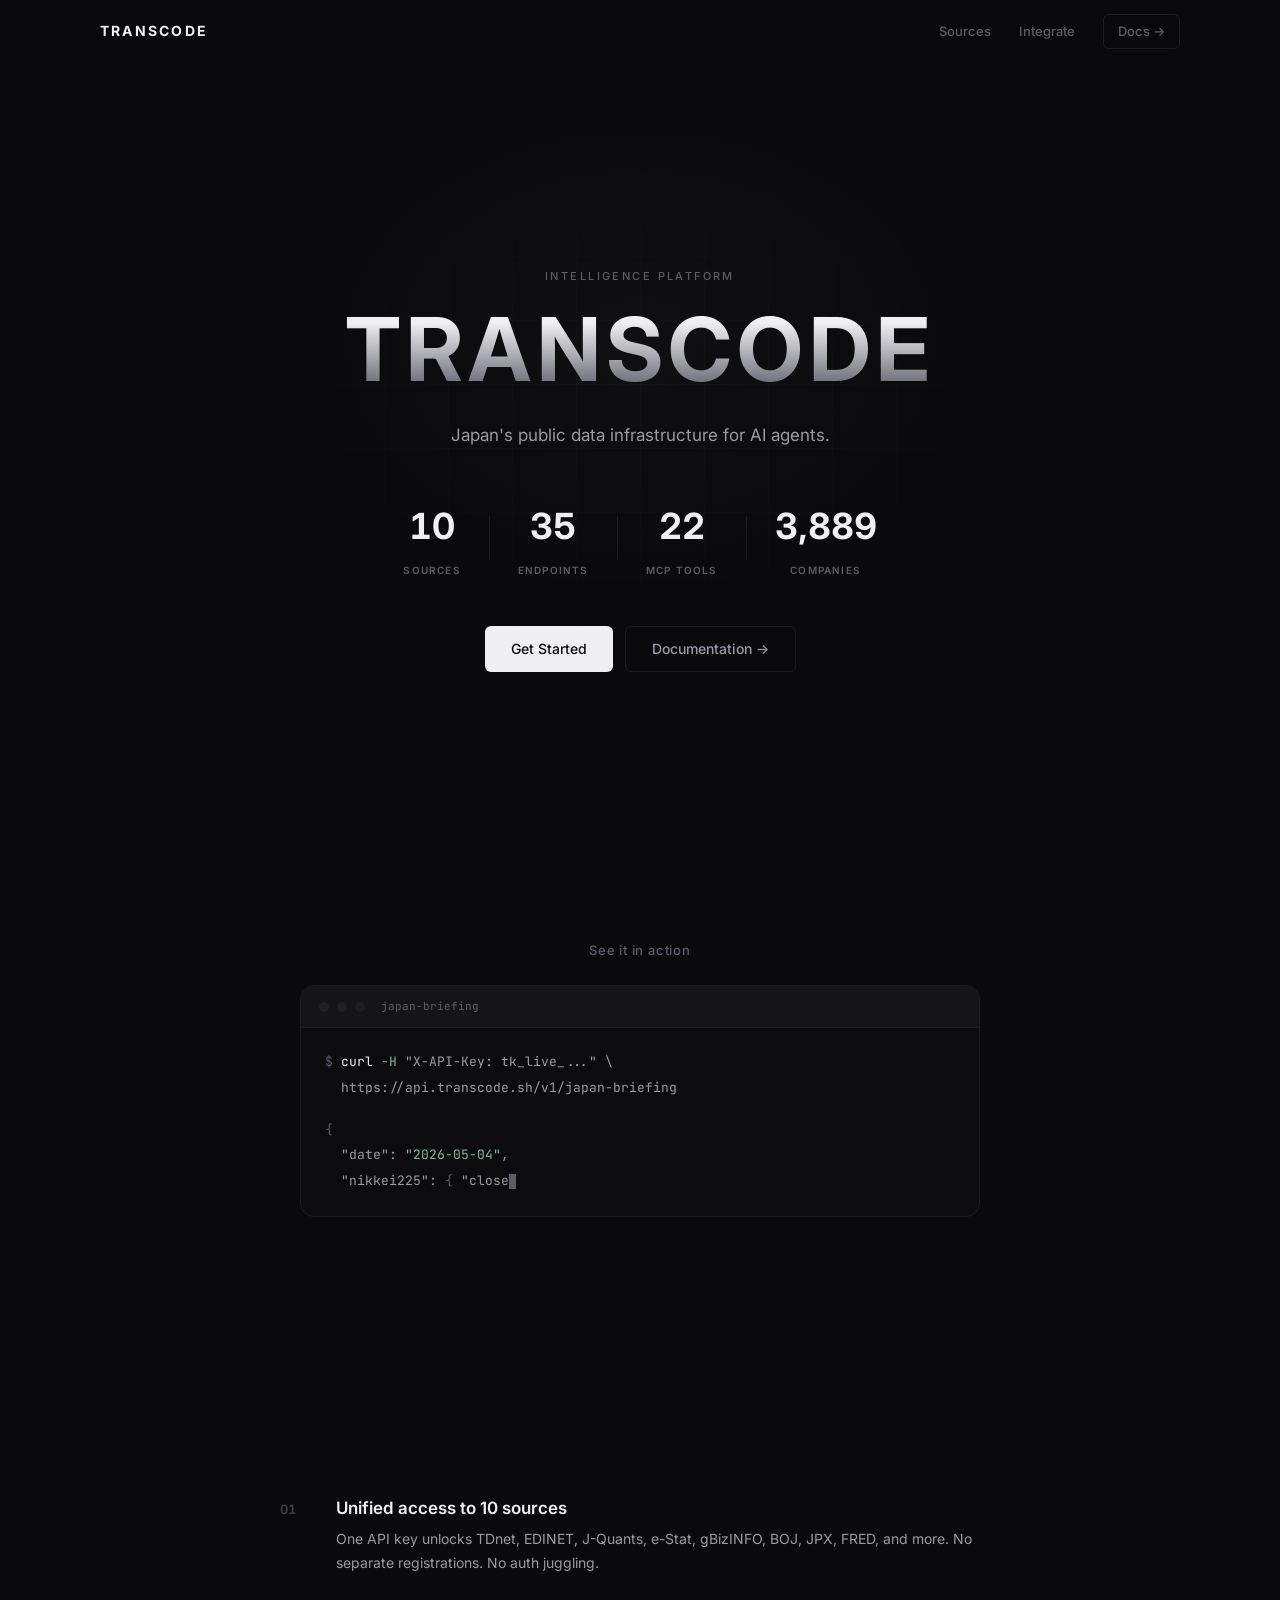
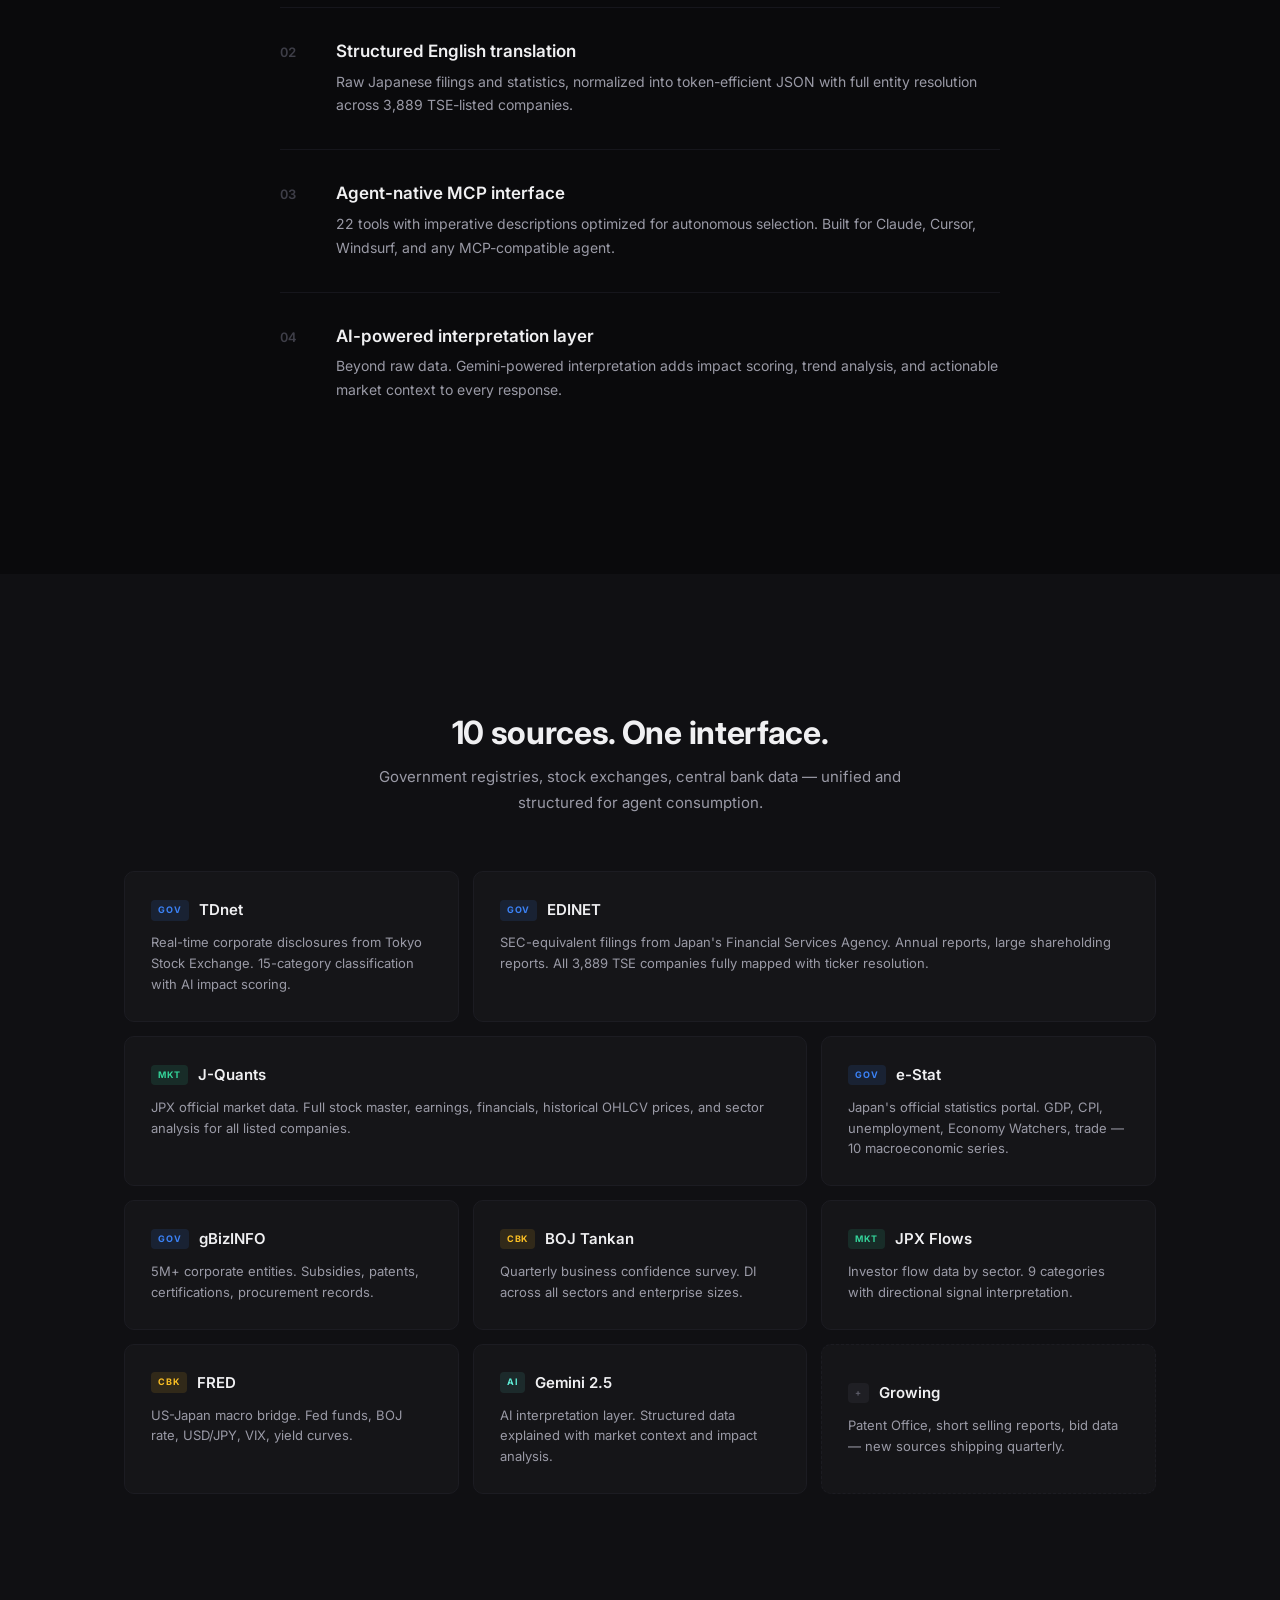
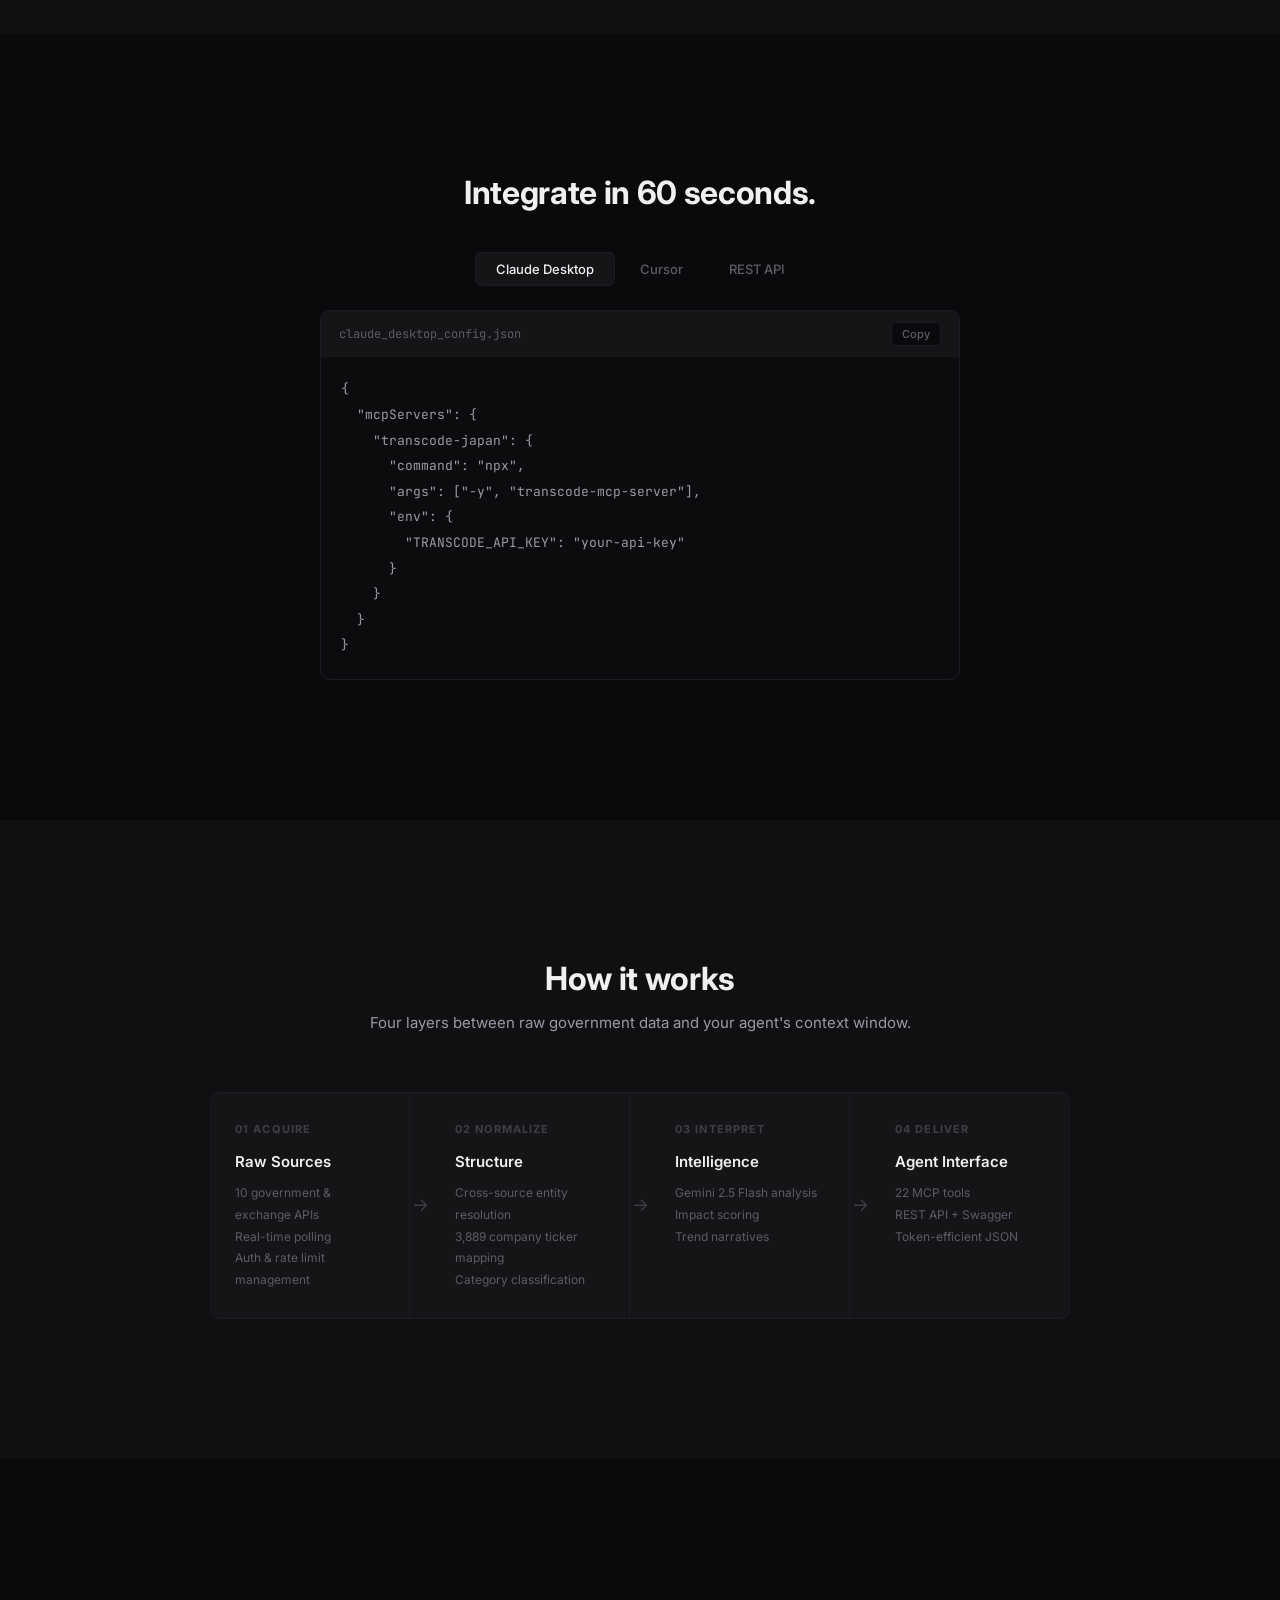
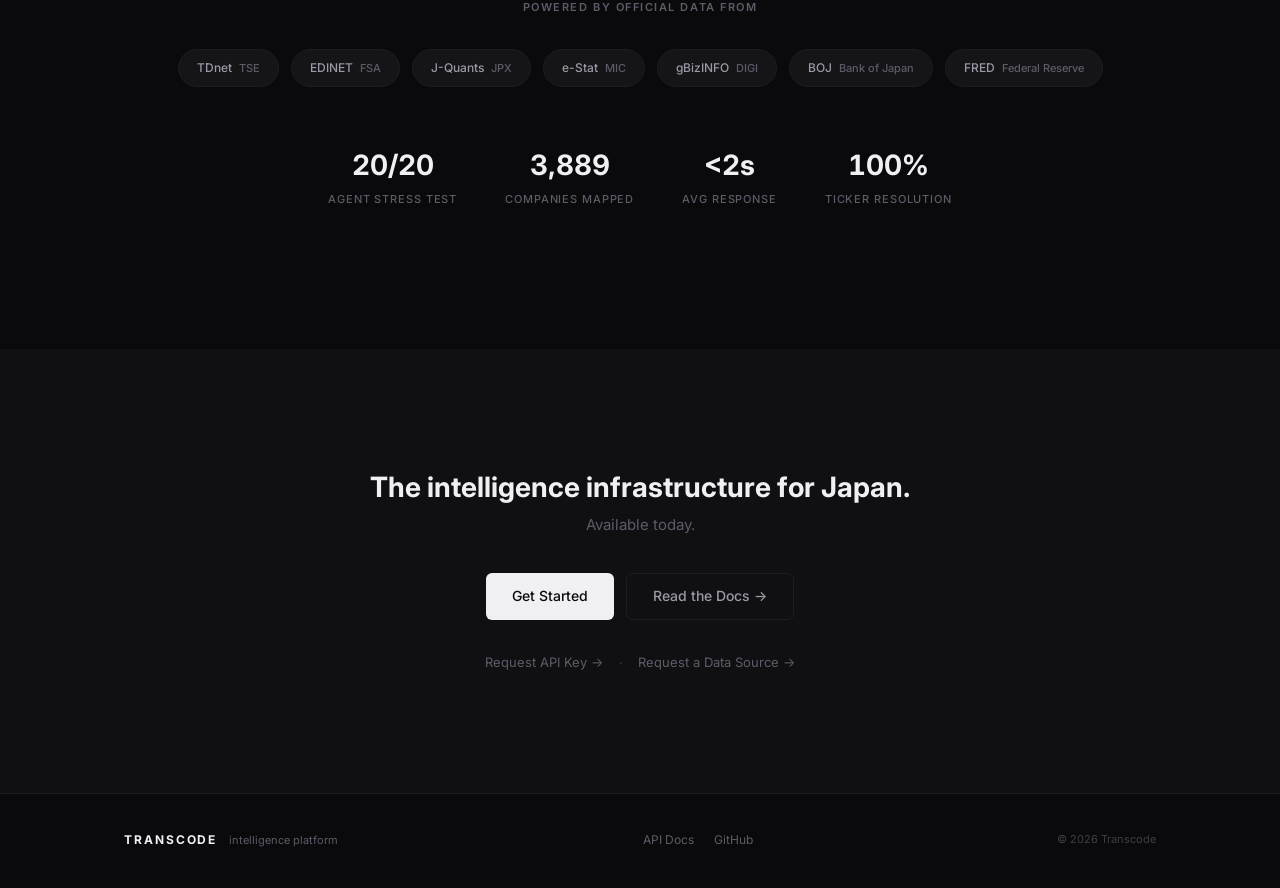
==== index.html @ c24e15d4 "TRANSCODE landing page v2" ====
<!DOCTYPE html>
<html lang="en">
<head>
  <meta charset="UTF-8">
  <meta name="viewport" content="width=device-width, initial-scale=1.0">
  <title>Transcode — Japan's Public Data Infrastructure for AI Agents</title>
  <meta name="description" content="10 government and exchange data sources, transcoded into structured intelligence. 22 MCP tools, one API. Built for autonomous AI agents.">
  <link rel="preconnect" href="https://fonts.googleapis.com">
  <link rel="preconnect" href="https://fonts.gstatic.com" crossorigin>
  <link href="https://fonts.googleapis.com/css2?family=Inter:wght@300;400;500;600;700&family=JetBrains+Mono:wght@400;500&display=swap" rel="stylesheet">
  <link rel="stylesheet" href="style.css">
</head>
<body>

  <!-- Nav -->
  <nav class="nav" id="nav">
    <div class="nav-inner">
      <a href="#" class="nav-logo">TRANSCODE</a>
      <div class="nav-links">
        <a href="#sources">Sources</a>
        <a href="#integrate">Integrate</a>
        <a href="https://japan-intelligence-api.onrender.com/docs" target="_blank" class="nav-cta">Docs →</a>
      </div>
    </div>
  </nav>

  <!-- Hero -->
  <section class="hero">
    <div class="hero-bg">
      <div class="hero-grid"></div>
      <div class="hero-glow"></div>
    </div>
    <div class="hero-content">
      <p class="hero-tag">intelligence platform</p>
      <h1 class="hero-title">TRANSCODE</h1>
      <p class="hero-subtitle">Japan's public data infrastructure for AI agents.</p>
      <div class="hero-stats">
        <div class="stat">
          <span class="stat-num" data-target="10">0</span>
          <span class="stat-label">Sources</span>
        </div>
        <div class="stat-divider"></div>
        <div class="stat">
          <span class="stat-num" data-target="35">0</span>
          <span class="stat-label">Endpoints</span>
        </div>
        <div class="stat-divider"></div>
        <div class="stat">
          <span class="stat-num" data-target="22">0</span>
          <span class="stat-label">MCP Tools</span>
        </div>
        <div class="stat-divider"></div>
        <div class="stat">
          <span class="stat-num" data-target="3889">0</span>
          <span class="stat-label">Companies</span>
        </div>
      </div>
      <div class="hero-actions">
        <a href="#integrate" class="btn btn-primary">Get Started</a>
        <a href="https://japan-intelligence-api.onrender.com/docs" target="_blank" class="btn btn-secondary">Documentation →</a>
      </div>
    </div>
  </section>

  <!-- Live Demo -->
  <section class="demo">
    <p class="demo-label">See it in action</p>
    <div class="terminal">
      <div class="terminal-header">
        <div class="terminal-dot"></div>
        <div class="terminal-dot"></div>
        <div class="terminal-dot"></div>
        <span class="terminal-title">japan-briefing</span>
      </div>
      <div class="terminal-body">
        <pre><code><span class="terminal-prompt">$</span> <span class="terminal-cmd">curl</span> <span class="terminal-flag">-H</span> <span class="terminal-url">"X-API-Key: tk_live_..."</span> \
  <span class="terminal-url">https://api.transcode.sh/v1/japan-briefing</span></code></pre>
        <div class="terminal-response" id="terminal-response">
          <pre><code id="typewriter-target"></code></pre>
        </div>
      </div>
    </div>
  </section>

  <!-- Pillars -->
  <section class="pillars">
    <div class="container">
      <div class="pillars-list">
        <div class="pillar fade-in">
          <span class="pillar-num">01</span>
          <div class="pillar-content">
            <h3 class="pillar-title">Unified access to 10 sources</h3>
            <p class="pillar-desc">One API key unlocks TDnet, EDINET, J-Quants, e-Stat, gBizINFO, BOJ, JPX, FRED, and more. No separate registrations. No auth juggling.</p>
          </div>
        </div>
        <div class="pillar fade-in">
          <span class="pillar-num">02</span>
          <div class="pillar-content">
            <h3 class="pillar-title">Structured English translation</h3>
            <p class="pillar-desc">Raw Japanese filings and statistics, normalized into token-efficient JSON with full entity resolution across 3,889 TSE-listed companies.</p>
          </div>
        </div>
        <div class="pillar fade-in">
          <span class="pillar-num">03</span>
          <div class="pillar-content">
            <h3 class="pillar-title">Agent-native MCP interface</h3>
            <p class="pillar-desc">22 tools with imperative descriptions optimized for autonomous selection. Built for Claude, Cursor, Windsurf, and any MCP-compatible agent.</p>
          </div>
        </div>
        <div class="pillar fade-in">
          <span class="pillar-num">04</span>
          <div class="pillar-content">
            <h3 class="pillar-title">AI-powered interpretation layer</h3>
            <p class="pillar-desc">Beyond raw data. Gemini-powered interpretation adds impact scoring, trend analysis, and actionable market context to every response.</p>
          </div>
        </div>
      </div>
    </div>
  </section>

  <!-- Sources -->
  <section class="sources" id="sources">
    <div class="container">
      <h2 class="section-title">10 sources. One interface.</h2>
      <p class="section-sub">Government registries, stock exchanges, central bank data — unified and structured for agent consumption.</p>
      <div class="bento">
        <div class="bento-card fade-in">
          <div class="bento-header">
            <span class="bento-badge gov">GOV</span>
            <span class="bento-name">TDnet</span>
          </div>
          <p class="bento-desc">Real-time corporate disclosures from Tokyo Stock Exchange. 15-category classification with AI impact scoring.</p>
        </div>
        <div class="bento-card span-2 fade-in">
          <div class="bento-header">
            <span class="bento-badge gov">GOV</span>
            <span class="bento-name">EDINET</span>
          </div>
          <p class="bento-desc">SEC-equivalent filings from Japan's Financial Services Agency. Annual reports, large shareholding reports. All 3,889 TSE companies fully mapped with ticker resolution.</p>
        </div>
        <div class="bento-card span-2 fade-in">
          <div class="bento-header">
            <span class="bento-badge mkt">MKT</span>
            <span class="bento-name">J-Quants</span>
          </div>
          <p class="bento-desc">JPX official market data. Full stock master, earnings, financials, historical OHLCV prices, and sector analysis for all listed companies.</p>
        </div>
        <div class="bento-card fade-in">
          <div class="bento-header">
            <span class="bento-badge gov">GOV</span>
            <span class="bento-name">e-Stat</span>
          </div>
          <p class="bento-desc">Japan's official statistics portal. GDP, CPI, unemployment, Economy Watchers, trade — 10 macroeconomic series.</p>
        </div>
        <div class="bento-card fade-in">
          <div class="bento-header">
            <span class="bento-badge gov">GOV</span>
            <span class="bento-name">gBizINFO</span>
          </div>
          <p class="bento-desc">5M+ corporate entities. Subsidies, patents, certifications, procurement records.</p>
        </div>
        <div class="bento-card fade-in">
          <div class="bento-header">
            <span class="bento-badge cbk">CBK</span>
            <span class="bento-name">BOJ Tankan</span>
          </div>
          <p class="bento-desc">Quarterly business confidence survey. DI across all sectors and enterprise sizes.</p>
        </div>
        <div class="bento-card fade-in">
          <div class="bento-header">
            <span class="bento-badge mkt">MKT</span>
            <span class="bento-name">JPX Flows</span>
          </div>
          <p class="bento-desc">Investor flow data by sector. 9 categories with directional signal interpretation.</p>
        </div>
        <div class="bento-card fade-in">
          <div class="bento-header">
            <span class="bento-badge cbk">CBK</span>
            <span class="bento-name">FRED</span>
          </div>
          <p class="bento-desc">US-Japan macro bridge. Fed funds, BOJ rate, USD/JPY, VIX, yield curves.</p>
        </div>
        <div class="bento-card fade-in">
          <div class="bento-header">
            <span class="bento-badge ai">AI</span>
            <span class="bento-name">Gemini 2.5</span>
          </div>
          <p class="bento-desc">AI interpretation layer. Structured data explained with market context and impact analysis.</p>
        </div>
        <div class="bento-card dashed fade-in">
          <div class="bento-header">
            <span class="bento-badge" style="background:var(--bg-elevated);color:var(--text-muted);">+</span>
            <span class="bento-name">Growing</span>
          </div>
          <p class="bento-desc">Patent Office, short selling reports, bid data — new sources shipping quarterly.</p>
        </div>
      </div>
    </div>
  </section>

  <!-- Integration -->
  <section class="integrate" id="integrate">
    <div class="container">
      <h2 class="section-title">Integrate in 60 seconds.</h2>
      <div class="integrate-tabs">
        <button class="tab active" data-tab="claude">Claude Desktop</button>
        <button class="tab" data-tab="cursor">Cursor</button>
        <button class="tab" data-tab="api">REST API</button>
      </div>
      <div class="code-panels">
        <div class="code-panel active" id="panel-claude">
          <div class="code-header">
            <span>claude_desktop_config.json</span>
            <button class="copy-btn" data-target="code-claude">Copy</button>
          </div>
          <pre class="code-block"><code id="code-claude">{
  "mcpServers": {
    "transcode-japan": {
      "command": "npx",
      "args": ["-y", "transcode-mcp-server"],
      "env": {
        "TRANSCODE_API_KEY": "your-api-key"
      }
    }
  }
}</code></pre>
        </div>
        <div class="code-panel" id="panel-cursor">
          <div class="code-header">
            <span>.cursor/mcp.json</span>
            <button class="copy-btn" data-target="code-cursor">Copy</button>
          </div>
          <pre class="code-block"><code id="code-cursor">{
  "mcpServers": {
    "transcode-japan": {
      "command": "npx",
      "args": ["-y", "transcode-mcp-server"],
      "env": {
        "TRANSCODE_API_KEY": "your-api-key"
      }
    }
  }
}</code></pre>
        </div>
        <div class="code-panel" id="panel-api">
          <div class="code-header">
            <span>cURL</span>
            <button class="copy-btn" data-target="code-api">Copy</button>
          </div>
          <pre class="code-block"><code id="code-api">curl -H "X-API-Key: your-api-key" \
  https://api.transcode.sh/v1/japan-briefing</code></pre>
        </div>
      </div>
    </div>
  </section>

  <!-- Architecture -->
  <section class="architecture">
    <div class="container">
      <h2 class="section-title">How it works</h2>
      <p class="section-sub">Four layers between raw government data and your agent's context window.</p>
      <div class="arch-flow">
        <div class="arch-step fade-in">
          <div class="arch-step-num">01 ACQUIRE</div>
          <h4 class="arch-step-title">Raw Sources</h4>
          <ul class="arch-step-items">
            <li>10 government &amp; exchange APIs</li>
            <li>Real-time polling</li>
            <li>Auth &amp; rate limit management</li>
          </ul>
        </div>
        <div class="arch-arrow">→</div>
        <div class="arch-step fade-in">
          <div class="arch-step-num">02 NORMALIZE</div>
          <h4 class="arch-step-title">Structure</h4>
          <ul class="arch-step-items">
            <li>Cross-source entity resolution</li>
            <li>3,889 company ticker mapping</li>
            <li>Category classification</li>
          </ul>
        </div>
        <div class="arch-arrow">→</div>
        <div class="arch-step fade-in">
          <div class="arch-step-num">03 INTERPRET</div>
          <h4 class="arch-step-title">Intelligence</h4>
          <ul class="arch-step-items">
            <li>Gemini 2.5 Flash analysis</li>
            <li>Impact scoring</li>
            <li>Trend narratives</li>
          </ul>
        </div>
        <div class="arch-arrow">→</div>
        <div class="arch-step fade-in">
          <div class="arch-step-num">04 DELIVER</div>
          <h4 class="arch-step-title">Agent Interface</h4>
          <ul class="arch-step-items">
            <li>22 MCP tools</li>
            <li>REST API + Swagger</li>
            <li>Token-efficient JSON</li>
          </ul>
        </div>
      </div>
    </div>
  </section>

  <!-- Trust -->
  <section class="trust">
    <div class="container">
      <p class="trust-label">Powered by official data from</p>
      <div class="trust-sources">
        <div class="trust-chip">TDnet <span>TSE</span></div>
        <div class="trust-chip">EDINET <span>FSA</span></div>
        <div class="trust-chip">J-Quants <span>JPX</span></div>
        <div class="trust-chip">e-Stat <span>MIC</span></div>
        <div class="trust-chip">gBizINFO <span>DIGI</span></div>
        <div class="trust-chip">BOJ <span>Bank of Japan</span></div>
        <div class="trust-chip">FRED <span>Federal Reserve</span></div>
      </div>
      <div class="trust-metrics">
        <div class="trust-metric fade-in">
          <div class="trust-metric-num">20/20</div>
          <div class="trust-metric-label">Agent stress test</div>
        </div>
        <div class="trust-metric fade-in">
          <div class="trust-metric-num">3,889</div>
          <div class="trust-metric-label">Companies mapped</div>
        </div>
        <div class="trust-metric fade-in">
          <div class="trust-metric-num">&lt;2s</div>
          <div class="trust-metric-label">Avg response</div>
        </div>
        <div class="trust-metric fade-in">
          <div class="trust-metric-num">100%</div>
          <div class="trust-metric-label">Ticker resolution</div>
        </div>
      </div>
    </div>
  </section>

  <!-- CTA -->
  <section class="cta">
    <div class="container">
      <h2 class="cta-title">The intelligence infrastructure for Japan.</h2>
      <p class="cta-sub">Available today.</p>
      <div class="cta-actions">
        <a href="#integrate" class="btn btn-primary">Get Started</a>
        <a href="https://japan-intelligence-api.onrender.com/docs" target="_blank" class="btn btn-secondary">Read the Docs →</a>
      </div>
      <div class="cta-requests">
        <a href="mailto:h.sato@c-9.co.jp?subject=Transcode%20API%20Key%20Request&body=I'd%20like%20to%20request%20an%20API%20key%20for%20Transcode.%0A%0AUse%20case%3A%20%0AAgent%20platform%3A%20" class="cta-link" id="request-key">Request API Key →</a>
        <span class="cta-divider">·</span>
        <a href="https://github.com/hiroshic9-png/japan-intelligence-api/issues/new?template=data_source_request.md&title=%5BData+Request%5D+" target="_blank" class="cta-link" id="request-data">Request a Data Source →</a>
      </div>
    </div>
  </section>

  <!-- Footer -->
  <footer class="footer">
    <div class="container footer-inner">
      <div class="footer-brand">
        <span class="footer-logo">TRANSCODE</span>
        <span class="footer-tagline">intelligence platform</span>
      </div>
      <div class="footer-links">
        <a href="https://japan-intelligence-api.onrender.com/docs" target="_blank">API Docs</a>
        <a href="https://github.com/hiroshic9-png/japan-intelligence-api" target="_blank">GitHub</a>
      </div>
      <p class="footer-copy">© 2026 Transcode</p>
    </div>
  </footer>

  <script src="app.js"></script>
</body>
</html>
---- style.css ----
/* === TRANSCODE — Design System v2 === */

:root {
  --bg-primary: #0a0a0c;
  --bg-secondary: #101013;
  --bg-card: #151518;
  --bg-card-hover: #1b1b1f;
  --bg-elevated: #1f1f24;
  --border: #1c1c22;
  --border-hover: #2a2a32;
  --border-subtle: #16161c;
  --text-primary: #f0f0f2;
  --text-secondary: #9a9aa6;
  --text-muted: #5c5c68;
  --text-dim: #3e3e48;
  --accent: #d4d4d8;
  --font-sans: 'Inter', -apple-system, BlinkMacSystemFont, sans-serif;
  --font-mono: 'JetBrains Mono', 'SF Mono', 'Fira Code', monospace;
  --badge-gov: #3b82f6;
  --badge-gov-bg: rgba(59,130,246,0.12);
  --badge-mkt: #34d399;
  --badge-mkt-bg: rgba(52,211,153,0.12);
  --badge-cbk: #fbbf24;
  --badge-cbk-bg: rgba(251,191,36,0.12);
  --badge-ai: #5eead4;
  --badge-ai-bg: rgba(94,234,212,0.10);
  --json-key: #9a9aa6;
  --json-string: #7dba96;
  --json-number: #d4a76a;
  --json-bracket: #5c5c68;
  --radius-sm: 6px;
  --radius-md: 10px;
  --radius-lg: 14px;
  --radius-xl: 18px;
}

*, *::before, *::after { box-sizing: border-box; margin: 0; padding: 0; }

html { scroll-behavior: smooth; font-size: 16px; }

body {
  font-family: var(--font-sans);
  background: var(--bg-primary);
  color: var(--text-primary);
  line-height: 1.6;
  -webkit-font-smoothing: antialiased;
  -moz-osx-font-smoothing: grayscale;
  overflow-x: hidden;
}

.container { max-width: 1080px; margin: 0 auto; padding: 0 24px; }

/* === NAV === */
.nav {
  position: fixed; top: 0; left: 0; right: 0; z-index: 100;
  padding: 14px 24px;
  background: rgba(10,10,12,0.75);
  backdrop-filter: blur(20px); -webkit-backdrop-filter: blur(20px);
  border-bottom: 1px solid transparent;
  transition: border-color 0.4s ease;
}
.nav.scrolled { border-bottom-color: var(--border); }
.nav-inner {
  max-width: 1080px; margin: 0 auto;
  display: flex; align-items: center; justify-content: space-between;
}
.nav-logo {
  font-size: 14px; font-weight: 700; letter-spacing: 0.16em;
  color: var(--text-primary); text-decoration: none;
}
.nav-links { display: flex; align-items: center; gap: 28px; }
.nav-links a {
  color: var(--text-muted); text-decoration: none;
  font-size: 13px; font-weight: 500; transition: color 0.25s;
}
.nav-links a:hover { color: var(--text-secondary); }
.nav-cta {
  padding: 6px 14px !important;
  border: 1px solid var(--border) !important;
  border-radius: var(--radius-sm) !important;
  transition: all 0.25s !important;
}
.nav-cta:hover {
  border-color: var(--border-hover) !important;
  color: var(--text-primary) !important;
  background: var(--bg-card) !important;
}

/* === HERO === */
.hero {
  position: relative; min-height: 100vh;
  display: flex; align-items: center; justify-content: center;
  text-align: center; overflow: hidden; padding: 120px 24px 80px;
}
.hero-bg {
  position: absolute; inset: 0; z-index: 0;
}
.hero-grid {
  position: absolute; inset: 0;
  background-image:
    linear-gradient(rgba(255,255,255,0.018) 1px, transparent 1px),
    linear-gradient(90deg, rgba(255,255,255,0.018) 1px, transparent 1px);
  background-size: 64px 64px;
  mask-image: radial-gradient(ellipse 60% 50% at 50% 45%, black 10%, transparent 70%);
}
.hero-glow {
  position: absolute; top: 38%; left: 50%;
  transform: translate(-50%, -50%);
  width: 700px; height: 500px;
  background: radial-gradient(ellipse, rgba(255,255,255,0.025) 0%, transparent 65%);
  animation: glow-pulse 12s ease-in-out infinite alternate;
  pointer-events: none;
}
@keyframes glow-pulse {
  0% { opacity: 0.6; transform: translate(-50%,-50%) scale(1); }
  100% { opacity: 1; transform: translate(-50%,-50%) scale(1.08); }
}
.hero-content { position: relative; z-index: 1; max-width: 720px; }
.hero-tag {
  font-size: 11px; font-weight: 500; letter-spacing: 0.22em;
  text-transform: uppercase; color: var(--text-muted); margin-bottom: 20px;
}
.hero-title {
  font-size: clamp(52px, 9vw, 88px); font-weight: 700;
  letter-spacing: 0.06em; line-height: 1;
  margin-bottom: 28px;
  background: linear-gradient(180deg, #f0f0f2 20%, #5c5c68 100%);
  -webkit-background-clip: text; -webkit-text-fill-color: transparent;
  background-clip: text;
}
.hero-subtitle {
  font-size: 17px; color: var(--text-secondary);
  line-height: 1.7; margin-bottom: 48px; font-weight: 400;
}
.hero-stats {
  display: flex; align-items: center; justify-content: center;
  gap: 28px; margin-bottom: 48px;
}
.stat { display: flex; flex-direction: column; align-items: center; gap: 6px; }
.stat-num {
  font-size: 36px; font-weight: 700;
  font-variant-numeric: tabular-nums; color: var(--text-primary);
}
.stat-label {
  font-size: 10px; font-weight: 600; letter-spacing: 0.12em;
  text-transform: uppercase; color: var(--text-muted);
}
.stat-divider { width: 1px; height: 44px; background: var(--border); }
.hero-actions { display: flex; gap: 12px; justify-content: center; }

.btn {
  display: inline-flex; align-items: center;
  padding: 11px 26px; border-radius: var(--radius-sm);
  font-size: 14px; font-weight: 500; text-decoration: none;
  transition: all 0.25s ease; cursor: pointer; border: none;
  font-family: var(--font-sans);
}
.btn-primary {
  background: var(--text-primary); color: var(--bg-primary);
}
.btn-primary:hover { background: #fff; transform: translateY(-1px); }
.btn-secondary {
  background: transparent; color: var(--text-secondary);
  border: 1px solid var(--border);
}
.btn-secondary:hover {
  border-color: var(--border-hover); color: var(--text-primary);
}

/* === LIVE DEMO (Terminal) === */
.demo { padding: 40px 0 140px; }
.demo-label {
  text-align: center; font-size: 13px; font-weight: 500;
  color: var(--text-muted); letter-spacing: 0.06em; margin-bottom: 24px;
}
.terminal {
  max-width: 680px; margin: 0 auto;
  border: 1px solid var(--border); border-radius: var(--radius-lg);
  overflow: hidden; background: #0c0c0f;
}
.terminal-header {
  display: flex; align-items: center; gap: 8px;
  padding: 12px 18px; background: var(--bg-card);
  border-bottom: 1px solid var(--border);
}
.terminal-dot {
  width: 10px; height: 10px; border-radius: 50%;
  background: var(--bg-elevated);
}
.terminal-title {
  font-size: 11px; color: var(--text-muted);
  font-family: var(--font-mono); margin-left: 8px;
}
.terminal-body { padding: 22px 24px; overflow-x: auto; }
.terminal-body pre {
  margin: 0; background: transparent; border: none;
  border-radius: 0; padding: 0;
}
.terminal-body code {
  font-family: var(--font-mono); font-size: 13px;
  line-height: 1.75; color: var(--text-secondary);
  white-space: pre;
}
.terminal-prompt { color: var(--text-muted); }
.terminal-cmd { color: var(--text-primary); }
.terminal-url { color: var(--text-secondary); }
.terminal-flag { color: var(--json-string); }
.terminal-response { margin-top: 16px; }
.terminal-cursor {
  display: inline-block; width: 7px; height: 15px;
  background: var(--text-muted); vertical-align: text-bottom;
  animation: blink 1s step-end infinite;
}
@keyframes blink {
  0%, 100% { opacity: 1; } 50% { opacity: 0; }
}
.jk { color: var(--json-key); }
.js { color: var(--json-string); }
.jn { color: var(--json-number); }
.jb { color: var(--json-bracket); }
.jp { color: var(--text-dim); }

/* === PILLARS === */
.pillars { padding: 140px 0; }
.pillars-list { max-width: 720px; margin: 0 auto; }
.pillar {
  display: flex; gap: 28px; align-items: flex-start;
  padding: 32px 0;
  border-bottom: 1px solid var(--border-subtle);
}
.pillar:first-child { padding-top: 0; }
.pillar:last-child { border-bottom: none; }
.pillar-num {
  font-size: 13px; font-weight: 600; color: var(--text-dim);
  font-variant-numeric: tabular-nums; min-width: 28px;
  padding-top: 2px; letter-spacing: 0.02em;
}
.pillar-content {}
.pillar-title {
  font-size: 17px; font-weight: 600; margin-bottom: 6px;
  color: var(--text-primary); line-height: 1.4;
}
.pillar-desc {
  font-size: 14px; color: var(--text-secondary); line-height: 1.7;
}

/* === SOURCES === */
.sources { padding: 140px 0; background: var(--bg-secondary); }
.section-title {
  font-size: 32px; font-weight: 700; margin-bottom: 12px;
  text-align: center; letter-spacing: -0.01em; line-height: 1.2;
}
.section-sub {
  font-size: 15px; color: var(--text-secondary); text-align: center;
  margin-bottom: 56px; max-width: 560px;
  margin-left: auto; margin-right: auto; line-height: 1.7;
}
.bento {
  display: grid;
  grid-template-columns: repeat(3, 1fr);
  gap: 14px;
}
.bento-card {
  background: var(--bg-card); border: 1px solid var(--border);
  border-radius: var(--radius-md); padding: 26px;
  transition: border-color 0.3s, transform 0.3s, background 0.3s;
}
.bento-card:hover {
  border-color: var(--border-hover);
  background: var(--bg-card-hover);
  transform: translateY(-2px);
}
.bento-card.span-2 { grid-column: span 2; }
.bento-header { display: flex; align-items: center; gap: 10px; margin-bottom: 10px; }
.bento-badge {
  font-size: 9px; font-weight: 700; letter-spacing: 0.1em;
  padding: 3px 7px; border-radius: 4px; text-transform: uppercase;
}
.bento-badge.gov { background: var(--badge-gov-bg); color: var(--badge-gov); }
.bento-badge.mkt { background: var(--badge-mkt-bg); color: var(--badge-mkt); }
.bento-badge.cbk { background: var(--badge-cbk-bg); color: var(--badge-cbk); }
.bento-badge.ai  { background: var(--badge-ai-bg);  color: var(--badge-ai);  }
.bento-name { font-size: 15px; font-weight: 600; }
.bento-desc {
  font-size: 13px; color: var(--text-secondary); line-height: 1.6;
}
.bento-card.dashed {
  border-style: dashed; border-color: var(--border);
  display: flex; flex-direction: column; justify-content: center;
}
.bento-card.dashed:hover { border-color: var(--border-hover); }

/* === INTEGRATION === */
.integrate { padding: 140px 0; }
.integrate-tabs {
  display: flex; gap: 4px; justify-content: center;
  margin: 40px 0 24px;
}
.tab {
  padding: 8px 20px; border-radius: var(--radius-sm);
  font-size: 13px; font-weight: 500; color: var(--text-muted);
  background: transparent; border: 1px solid transparent;
  cursor: pointer; transition: all 0.25s; font-family: var(--font-sans);
}
.tab:hover { color: var(--text-secondary); }
.tab.active {
  color: var(--text-primary); background: var(--bg-card);
  border-color: var(--border);
}
.code-panels { max-width: 640px; margin: 0 auto; }
.code-panel { display: none; }
.code-panel.active { display: block; }
.code-header {
  display: flex; align-items: center; justify-content: space-between;
  padding: 11px 18px; background: var(--bg-card);
  border: 1px solid var(--border); border-bottom: none;
  border-radius: var(--radius-md) var(--radius-md) 0 0;
  font-size: 12px; color: var(--text-muted); font-family: var(--font-mono);
}
.copy-btn {
  font-size: 11px; font-weight: 500; color: var(--text-muted);
  background: var(--bg-primary); border: 1px solid var(--border);
  border-radius: 4px; padding: 4px 10px; cursor: pointer;
  transition: all 0.2s; font-family: var(--font-sans);
}
.copy-btn:hover { color: var(--text-primary); border-color: var(--border-hover); }
.code-block {
  background: #0c0c0f; border: 1px solid var(--border); border-top: none;
  border-radius: 0 0 var(--radius-md) var(--radius-md);
  padding: 20px; overflow-x: auto; margin: 0;
}
.code-block code {
  font-family: var(--font-mono); font-size: 13px;
  line-height: 1.75; color: var(--text-secondary); white-space: pre;
}

/* === ARCHITECTURE === */
.architecture { padding: 140px 0; background: var(--bg-secondary); }
.arch-flow {
  display: flex; align-items: stretch; gap: 0;
  max-width: 860px; margin: 56px auto 0;
}
.arch-step {
  flex: 1; padding: 28px 24px;
  background: var(--bg-card); border: 1px solid var(--border);
  transition: border-color 0.3s;
}
.arch-step:first-child { border-radius: var(--radius-md) 0 0 var(--radius-md); }
.arch-step:last-child { border-radius: 0 var(--radius-md) var(--radius-md) 0; }
.arch-step:not(:first-child) { border-left: none; }
.arch-step:hover { border-color: var(--border-hover); }
.arch-step-num {
  font-size: 11px; font-weight: 700; color: var(--text-dim);
  letter-spacing: 0.1em; margin-bottom: 12px;
}
.arch-step-title {
  font-size: 15px; font-weight: 600; margin-bottom: 8px;
}
.arch-step-items {
  list-style: none; padding: 0;
}
.arch-step-items li {
  font-size: 12px; color: var(--text-muted); line-height: 1.8;
}
.arch-arrow {
  display: flex; align-items: center; color: var(--text-dim);
  font-size: 18px; padding: 0 2px; background: var(--bg-card);
  border-top: 1px solid var(--border);
  border-bottom: 1px solid var(--border);
}

/* === TRUST === */
.trust { padding: 140px 0; }
.trust-label {
  text-align: center; font-size: 11px; font-weight: 600;
  letter-spacing: 0.14em; text-transform: uppercase;
  color: var(--text-muted); margin-bottom: 32px;
}
.trust-sources {
  display: flex; flex-wrap: wrap; justify-content: center;
  gap: 12px; margin-bottom: 56px;
}
.trust-chip {
  font-size: 12px; font-weight: 500; color: var(--text-secondary);
  background: var(--bg-card); border: 1px solid var(--border);
  border-radius: 100px; padding: 8px 18px;
  transition: border-color 0.25s;
}
.trust-chip:hover { border-color: var(--border-hover); }
.trust-chip span { color: var(--text-muted); font-size: 11px; margin-left: 4px; }
.trust-metrics {
  display: flex; justify-content: center; gap: 48px;
  flex-wrap: wrap;
}
.trust-metric { text-align: center; }
.trust-metric-num {
  font-size: 28px; font-weight: 700; color: var(--text-primary);
  font-variant-numeric: tabular-nums;
}
.trust-metric-label {
  font-size: 11px; font-weight: 500; color: var(--text-muted);
  letter-spacing: 0.08em; text-transform: uppercase; margin-top: 4px;
}

/* === CTA === */
.cta {
  padding: 120px 0; text-align: center;
  background: var(--bg-secondary);
}
.cta-title {
  font-size: 28px; font-weight: 700; margin-bottom: 8px;
  line-height: 1.3;
}
.cta-sub {
  font-size: 15px; color: var(--text-muted); margin-bottom: 36px;
}
.cta-actions { display: flex; gap: 12px; justify-content: center; }
.cta-requests {
  margin-top: 32px; display: flex; align-items: center;
  justify-content: center; gap: 16px;
}
.cta-link {
  font-size: 13px; color: var(--text-muted); text-decoration: none;
  transition: color 0.25s;
}
.cta-link:hover { color: var(--text-secondary); }
.cta-divider { color: var(--text-dim); font-size: 12px; }

/* === FOOTER === */
.footer { padding: 36px 0; border-top: 1px solid var(--border); }
.footer-inner {
  display: flex; align-items: center; justify-content: space-between;
}
.footer-brand { display: flex; align-items: baseline; gap: 12px; }
.footer-logo {
  font-size: 12px; font-weight: 700; letter-spacing: 0.16em;
}
.footer-tagline {
  font-size: 11px; color: var(--text-muted); font-weight: 400;
}
.footer-links { display: flex; gap: 20px; }
.footer-links a {
  color: var(--text-muted); text-decoration: none;
  font-size: 12px; transition: color 0.25s;
}
.footer-links a:hover { color: var(--text-primary); }
.footer-copy { font-size: 11px; color: var(--text-dim); }

/* === RESPONSIVE === */
@media (max-width: 768px) {
  .nav-links a:not(.nav-cta) { display: none; }
  .hero { padding: 100px 20px 60px; }
  .hero-stats { flex-wrap: wrap; gap: 20px; }
  .stat-divider { display: none; }
  .hero-actions { flex-direction: column; align-items: center; }
  .pillars, .sources, .integrate, .architecture, .trust, .cta { padding: 80px 0; }
  .bento { grid-template-columns: 1fr; }
  .bento-card.span-2 { grid-column: span 1; }
  .arch-flow { flex-direction: column; }
  .arch-step:first-child { border-radius: var(--radius-md) var(--radius-md) 0 0; }
  .arch-step:last-child { border-radius: 0 0 var(--radius-md) var(--radius-md); }
  .arch-step:not(:first-child) { border-left: 1px solid var(--border); border-top: none; }
  .arch-arrow { justify-content: center; padding: 4px 0;
    border-left: 1px solid var(--border); border-right: 1px solid var(--border);
    border-top: none; border-bottom: none;
    transform: rotate(90deg); width: fit-content; margin: 0 auto;
  }
  .trust-metrics { gap: 28px; }
  .footer-inner { flex-direction: column; gap: 14px; text-align: center; }
}

@media (max-width: 480px) {
  .section-title { font-size: 26px; }
  .pillar { flex-direction: column; gap: 8px; }
  .terminal-body { padding: 16px; }
  .terminal-body code { font-size: 11.5px; }
}

/* === ANIMATIONS === */
.fade-in {
  opacity: 0; transform: translateY(16px);
  transition: opacity 0.7s ease, transform 0.7s ease;
}
.fade-in.visible { opacity: 1; transform: translateY(0); }
.fade-in-delay-1 { transition-delay: 0.08s; }
.fade-in-delay-2 { transition-delay: 0.16s; }
.fade-in-delay-3 { transition-delay: 0.24s; }
.fade-in-delay-4 { transition-delay: 0.32s; }
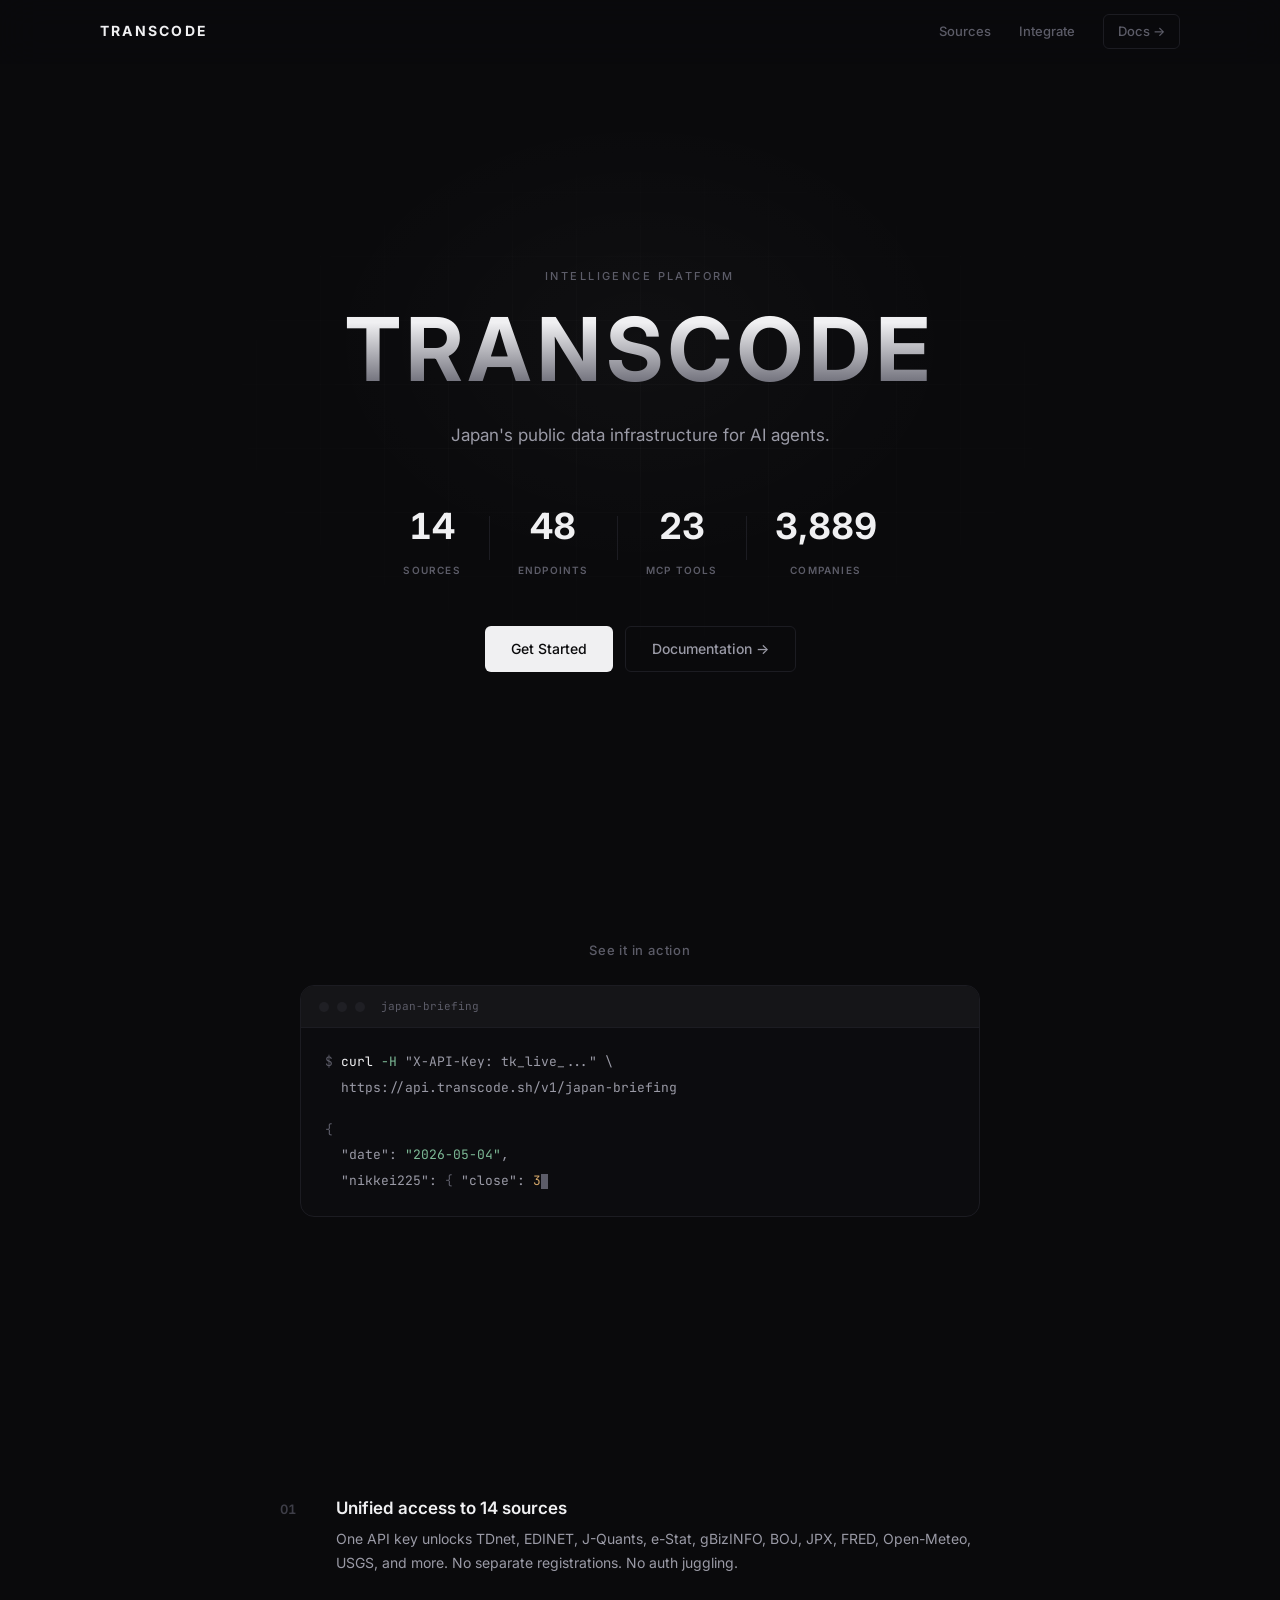
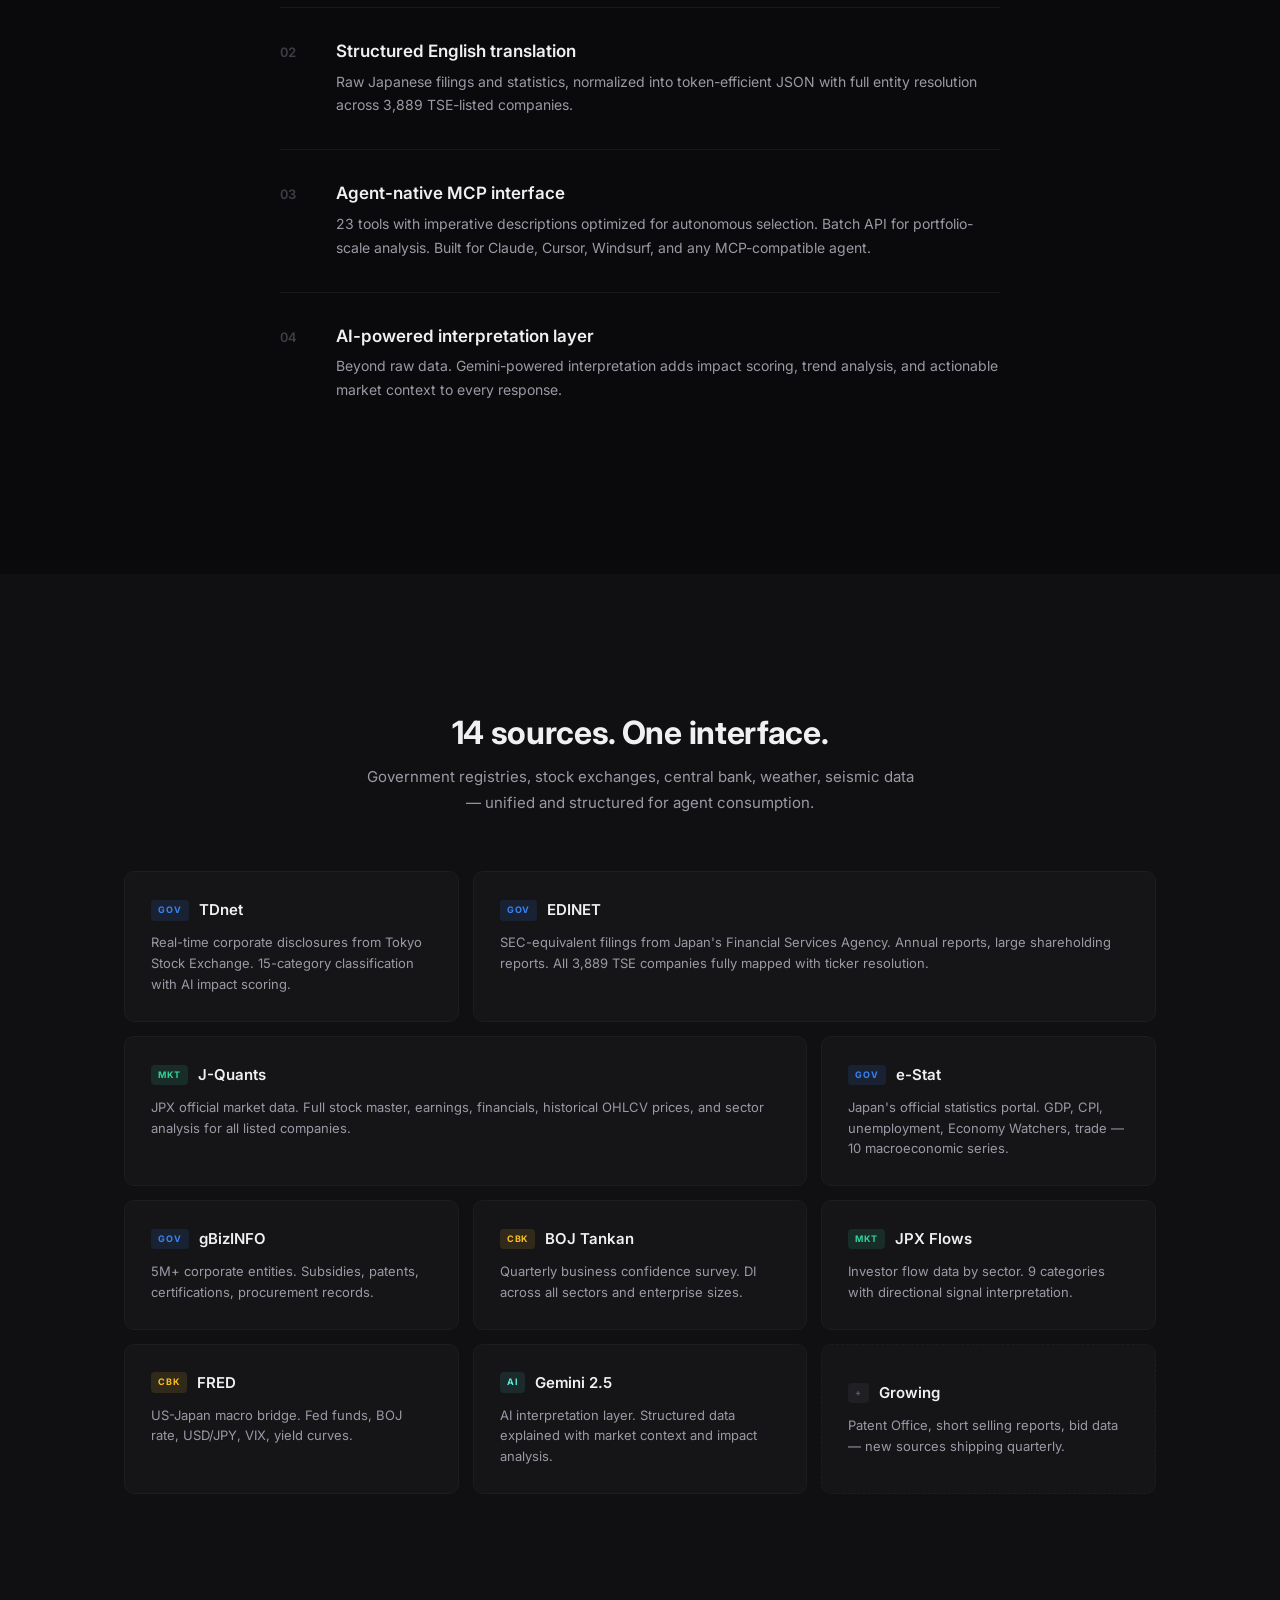
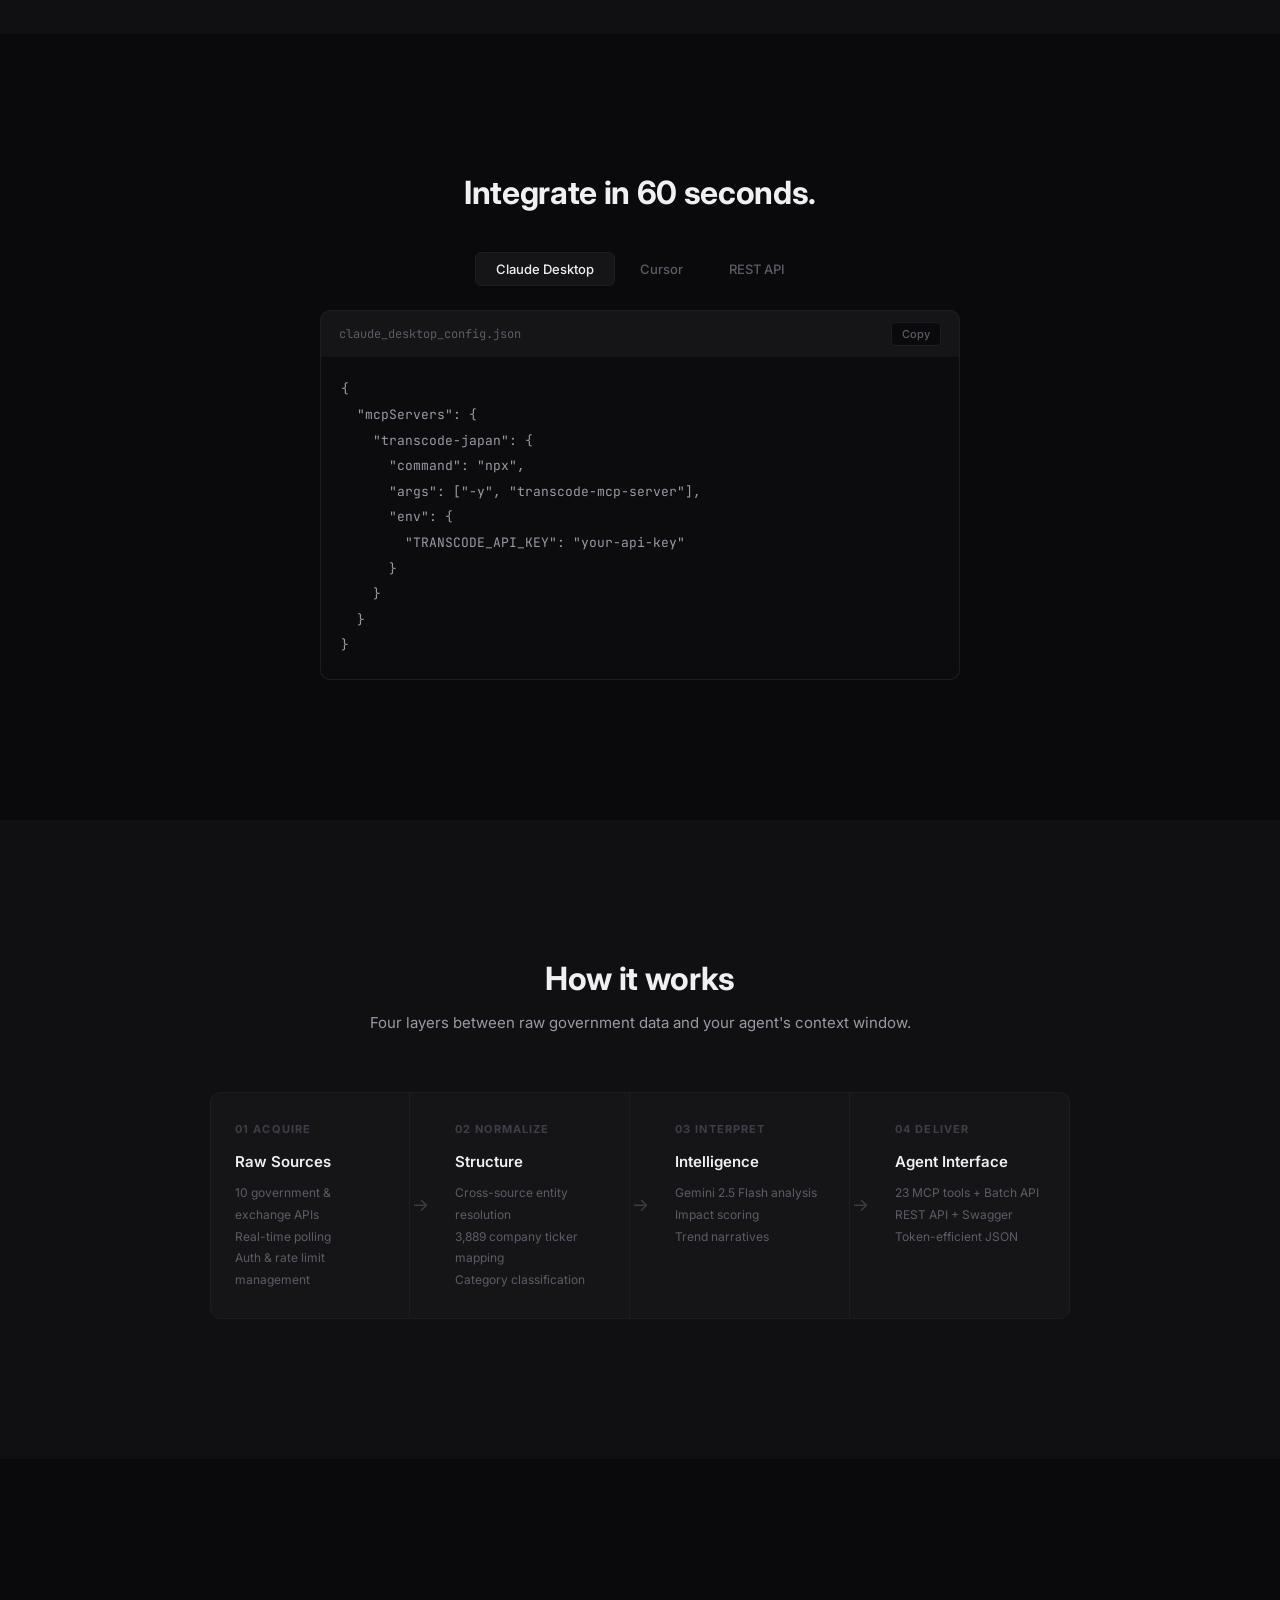
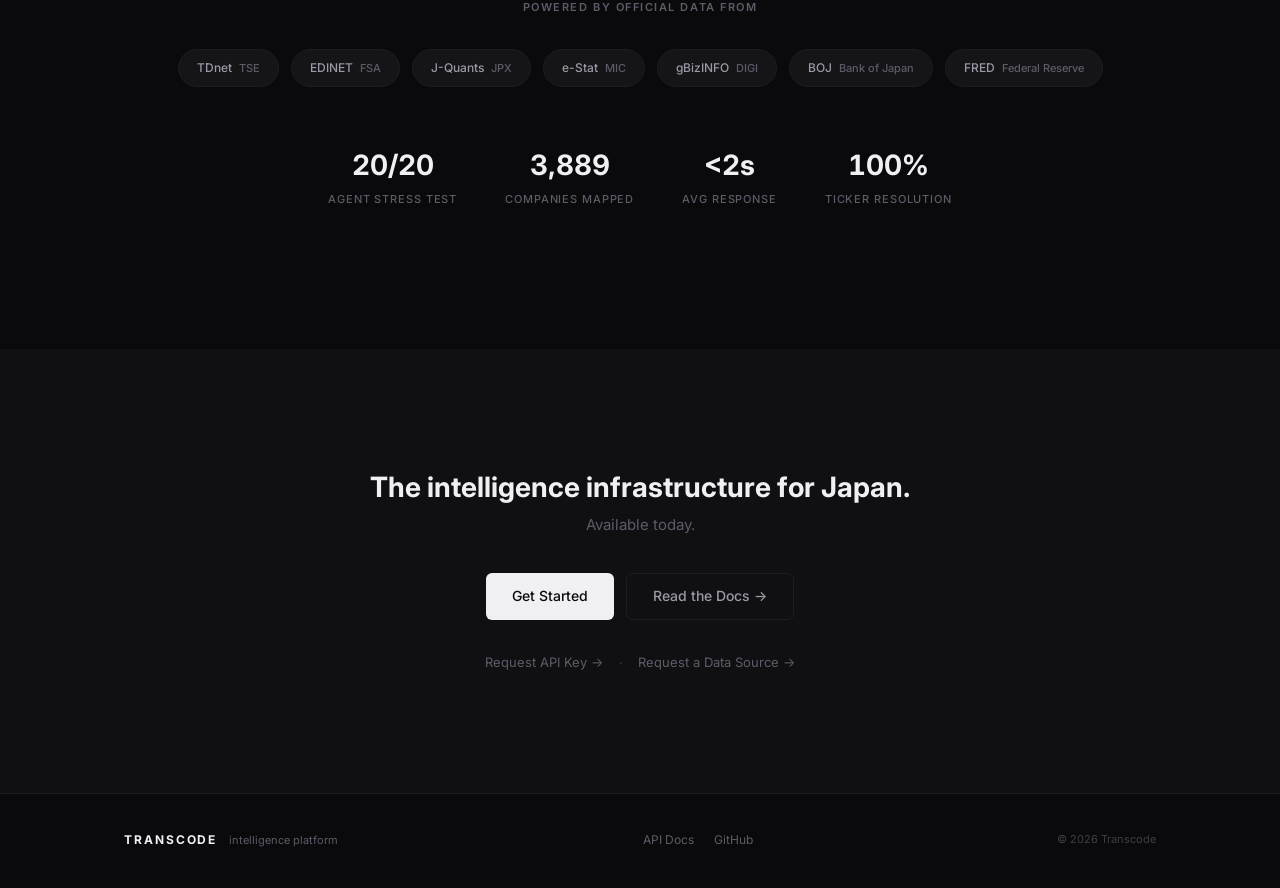
==== commit 572957f4: "chore: update stats to 14 sources / 48 endpoints / 23 tools / batch API" ====
--- a/index.html
+++ b/index.html
@@ -4,7 +4,7 @@
   <meta charset="UTF-8">
   <meta name="viewport" content="width=device-width, initial-scale=1.0">
   <title>Transcode — Japan's Public Data Infrastructure for AI Agents</title>
-  <meta name="description" content="10 government and exchange data sources, transcoded into structured intelligence. 22 MCP tools, one API. Built for autonomous AI agents.">
+  <meta name="description" content="14 government and exchange data sources, transcoded into structured intelligence. 23 MCP tools, 48 endpoints, one API. Built for autonomous AI agents.">
   <link rel="preconnect" href="https://fonts.googleapis.com">
   <link rel="preconnect" href="https://fonts.gstatic.com" crossorigin>
   <link href="https://fonts.googleapis.com/css2?family=Inter:wght@300;400;500;600;700&family=JetBrains+Mono:wght@400;500&display=swap" rel="stylesheet">
@@ -36,17 +36,17 @@
       <p class="hero-subtitle">Japan's public data infrastructure for AI agents.</p>
       <div class="hero-stats">
         <div class="stat">
-          <span class="stat-num" data-target="10">0</span>
+          <span class="stat-num" data-target="14">0</span>
           <span class="stat-label">Sources</span>
         </div>
         <div class="stat-divider"></div>
         <div class="stat">
-          <span class="stat-num" data-target="35">0</span>
+          <span class="stat-num" data-target="48">0</span>
           <span class="stat-label">Endpoints</span>
         </div>
         <div class="stat-divider"></div>
         <div class="stat">
-          <span class="stat-num" data-target="22">0</span>
+          <span class="stat-num" data-target="23">0</span>
           <span class="stat-label">MCP Tools</span>
         </div>
         <div class="stat-divider"></div>
@@ -89,8 +89,8 @@
         <div class="pillar fade-in">
           <span class="pillar-num">01</span>
           <div class="pillar-content">
-            <h3 class="pillar-title">Unified access to 10 sources</h3>
-            <p class="pillar-desc">One API key unlocks TDnet, EDINET, J-Quants, e-Stat, gBizINFO, BOJ, JPX, FRED, and more. No separate registrations. No auth juggling.</p>
+            <h3 class="pillar-title">Unified access to 14 sources</h3>
+            <p class="pillar-desc">One API key unlocks TDnet, EDINET, J-Quants, e-Stat, gBizINFO, BOJ, JPX, FRED, Open-Meteo, USGS, and more. No separate registrations. No auth juggling.</p>
           </div>
         </div>
         <div class="pillar fade-in">
@@ -104,7 +104,7 @@
           <span class="pillar-num">03</span>
           <div class="pillar-content">
             <h3 class="pillar-title">Agent-native MCP interface</h3>
-            <p class="pillar-desc">22 tools with imperative descriptions optimized for autonomous selection. Built for Claude, Cursor, Windsurf, and any MCP-compatible agent.</p>
+            <p class="pillar-desc">23 tools with imperative descriptions optimized for autonomous selection. Batch API for portfolio-scale analysis. Built for Claude, Cursor, Windsurf, and any MCP-compatible agent.</p>
           </div>
         </div>
         <div class="pillar fade-in">
@@ -121,8 +121,8 @@
   <!-- Sources -->
   <section class="sources" id="sources">
     <div class="container">
-      <h2 class="section-title">10 sources. One interface.</h2>
-      <p class="section-sub">Government registries, stock exchanges, central bank data — unified and structured for agent consumption.</p>
+      <h2 class="section-title">14 sources. One interface.</h2>
+      <p class="section-sub">Government registries, stock exchanges, central bank, weather, seismic data — unified and structured for agent consumption.</p>
       <div class="bento">
         <div class="bento-card fade-in">
           <div class="bento-header">
@@ -294,7 +294,7 @@
           <div class="arch-step-num">04 DELIVER</div>
           <h4 class="arch-step-title">Agent Interface</h4>
           <ul class="arch-step-items">
-            <li>22 MCP tools</li>
+            <li>23 MCP tools + Batch API</li>
             <li>REST API + Swagger</li>
             <li>Token-efficient JSON</li>
           </ul>
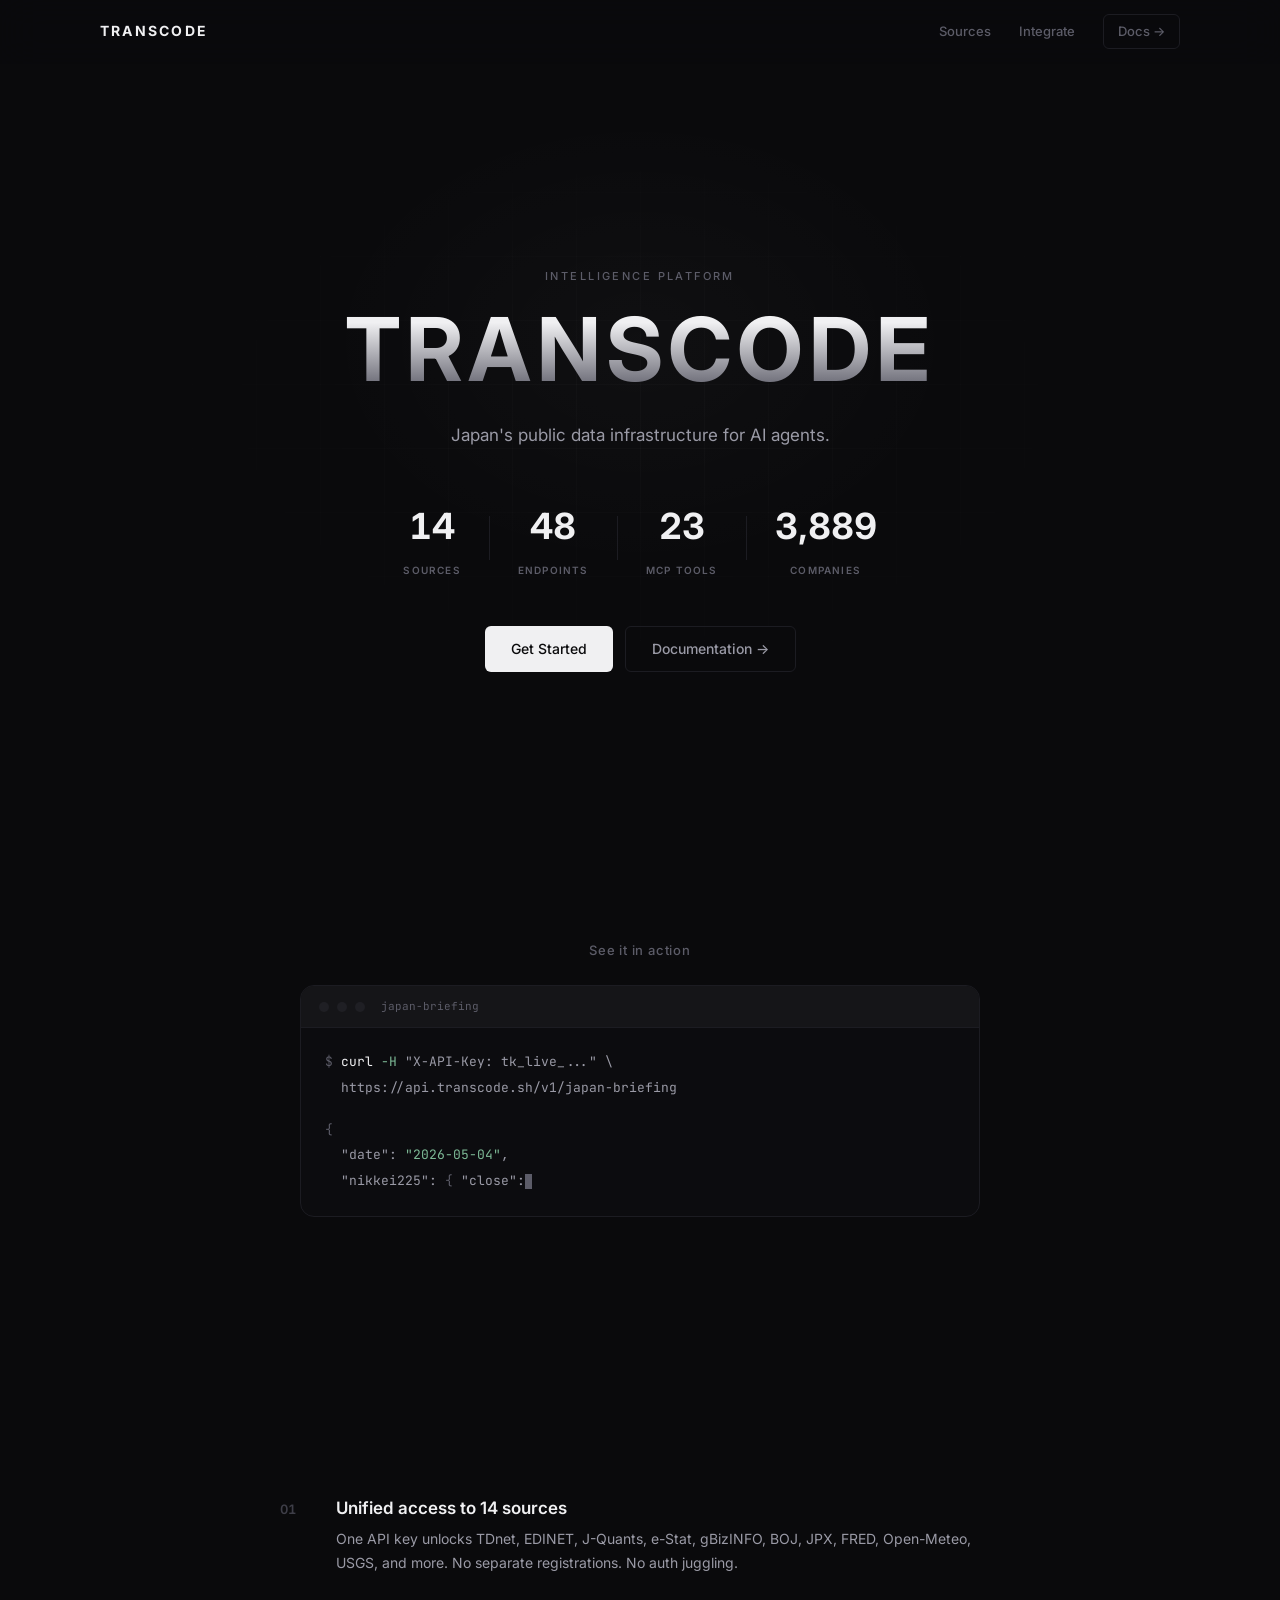
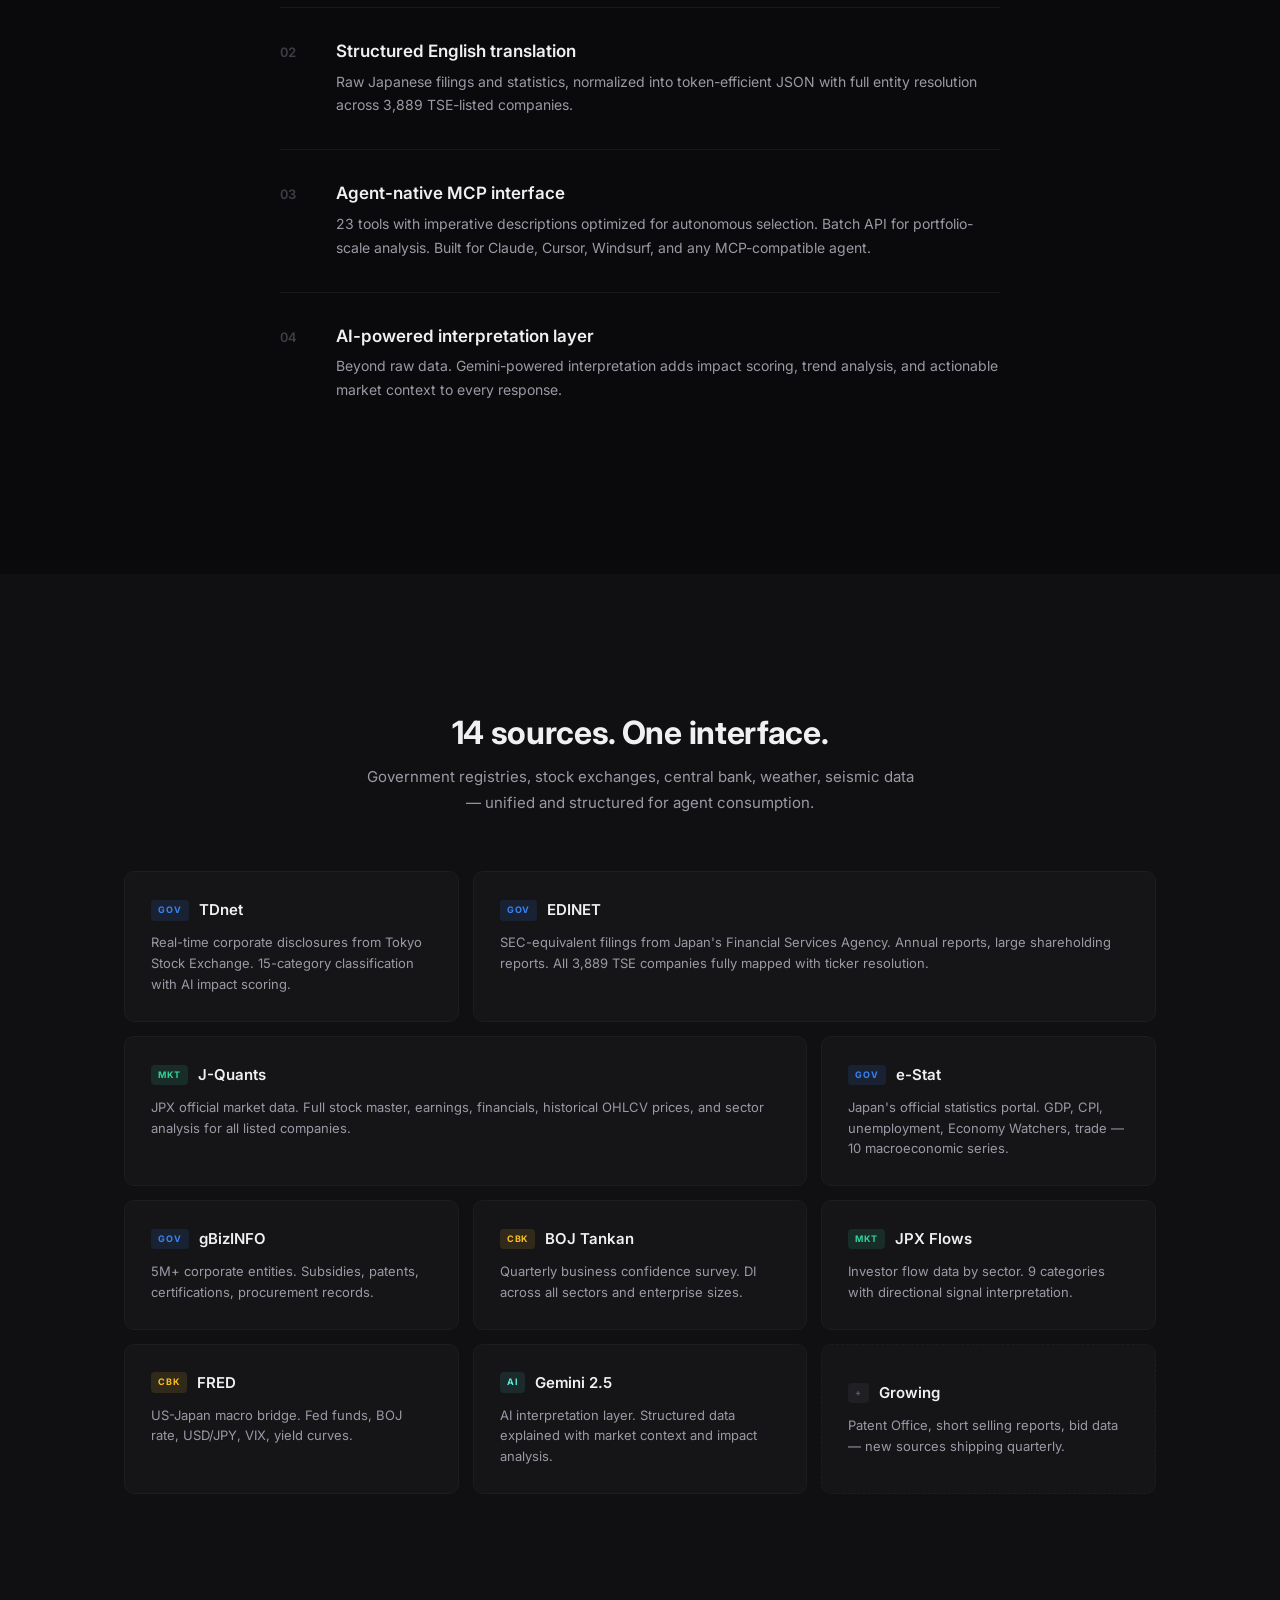
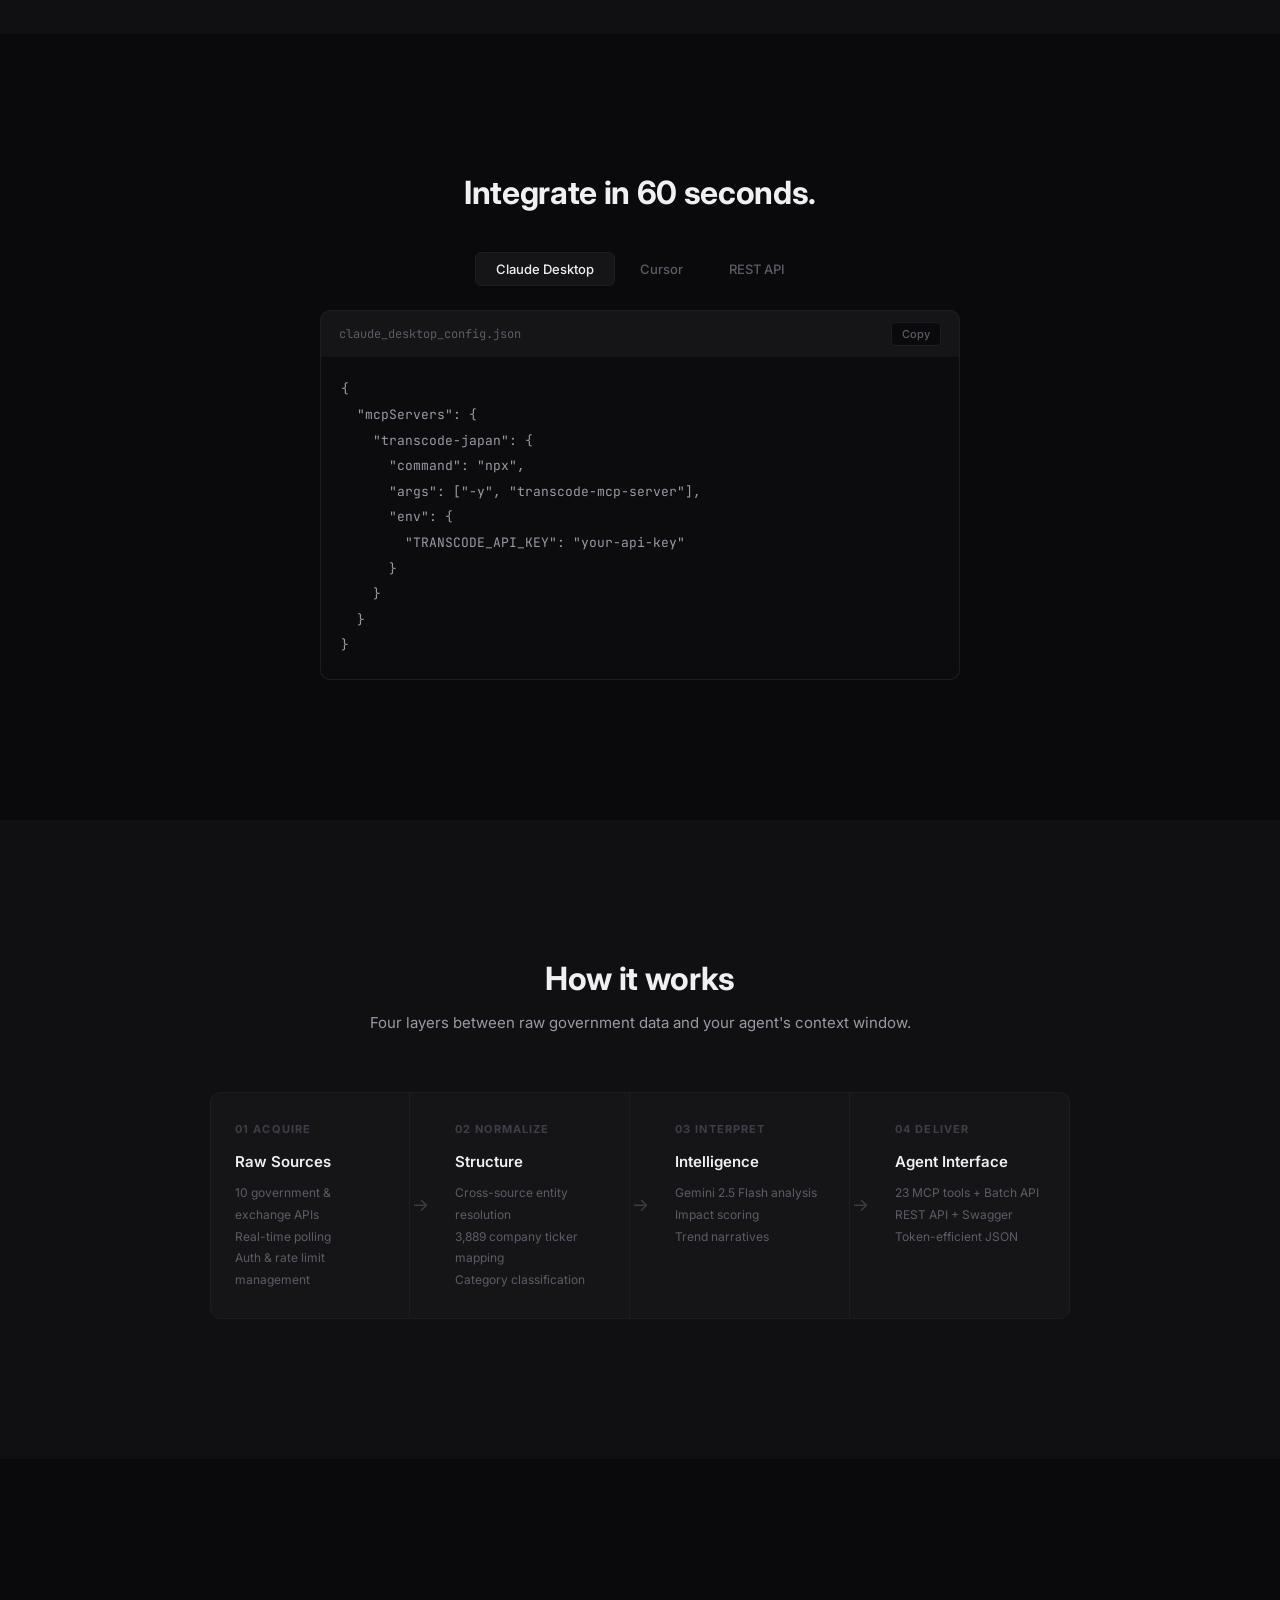
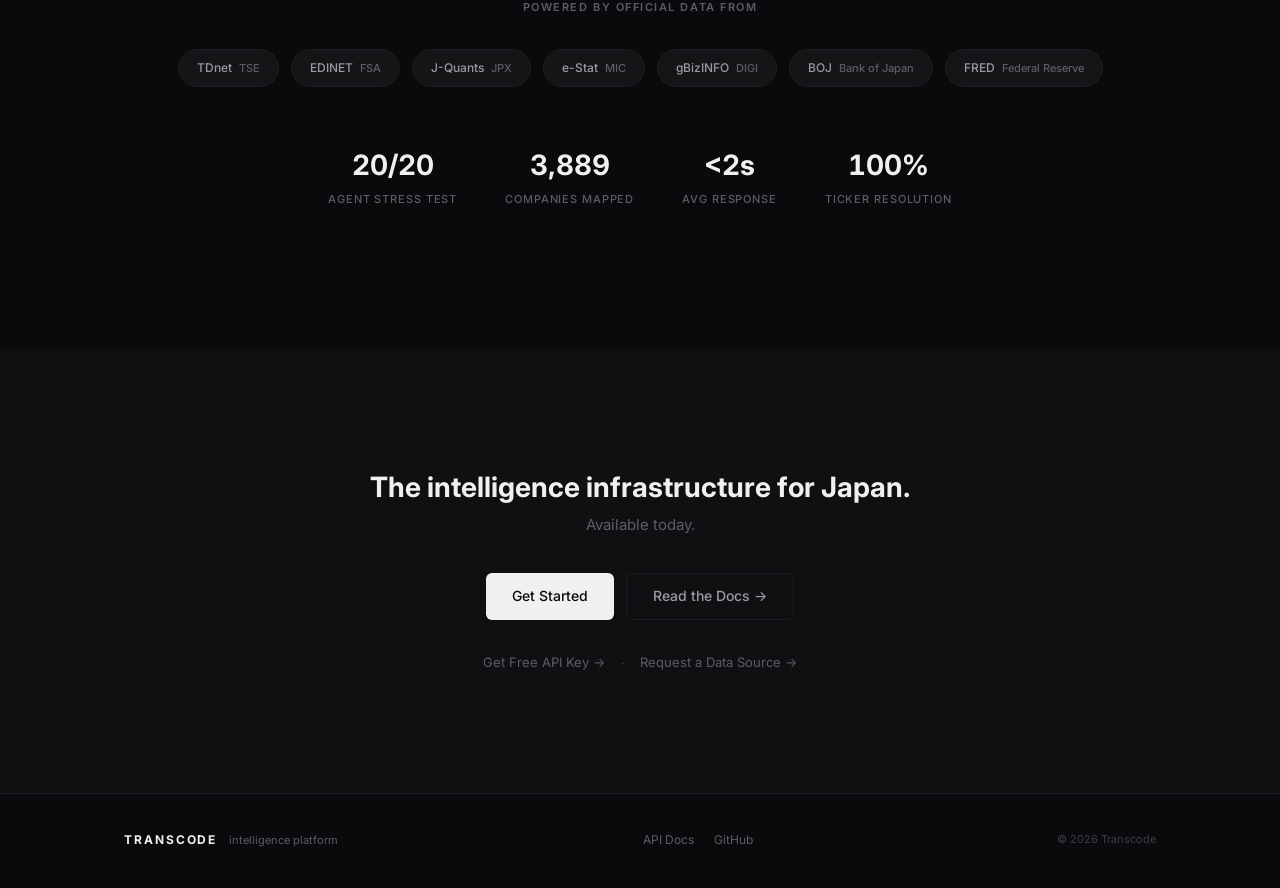
==== commit db2914d6: "Update CTA: self-service API key registration replaces email" ====
--- a/index.html
+++ b/index.html
@@ -347,7 +347,7 @@
         <a href="https://japan-intelligence-api.onrender.com/docs" target="_blank" class="btn btn-secondary">Read the Docs →</a>
       </div>
       <div class="cta-requests">
-        <a href="mailto:h.sato@c-9.co.jp?subject=Transcode%20API%20Key%20Request&body=I'd%20like%20to%20request%20an%20API%20key%20for%20Transcode.%0A%0AUse%20case%3A%20%0AAgent%20platform%3A%20" class="cta-link" id="request-key">Request API Key →</a>
+        <a href="https://japan-intelligence-api.onrender.com/docs#/Reference/register_api_key_api_v1_keys_register_post" target="_blank" class="cta-link" id="request-key">Get Free API Key →</a>
         <span class="cta-divider">·</span>
         <a href="https://github.com/hiroshic9-png/japan-intelligence-api/issues/new?template=data_source_request.md&title=%5BData+Request%5D+" target="_blank" class="cta-link" id="request-data">Request a Data Source →</a>
       </div>
